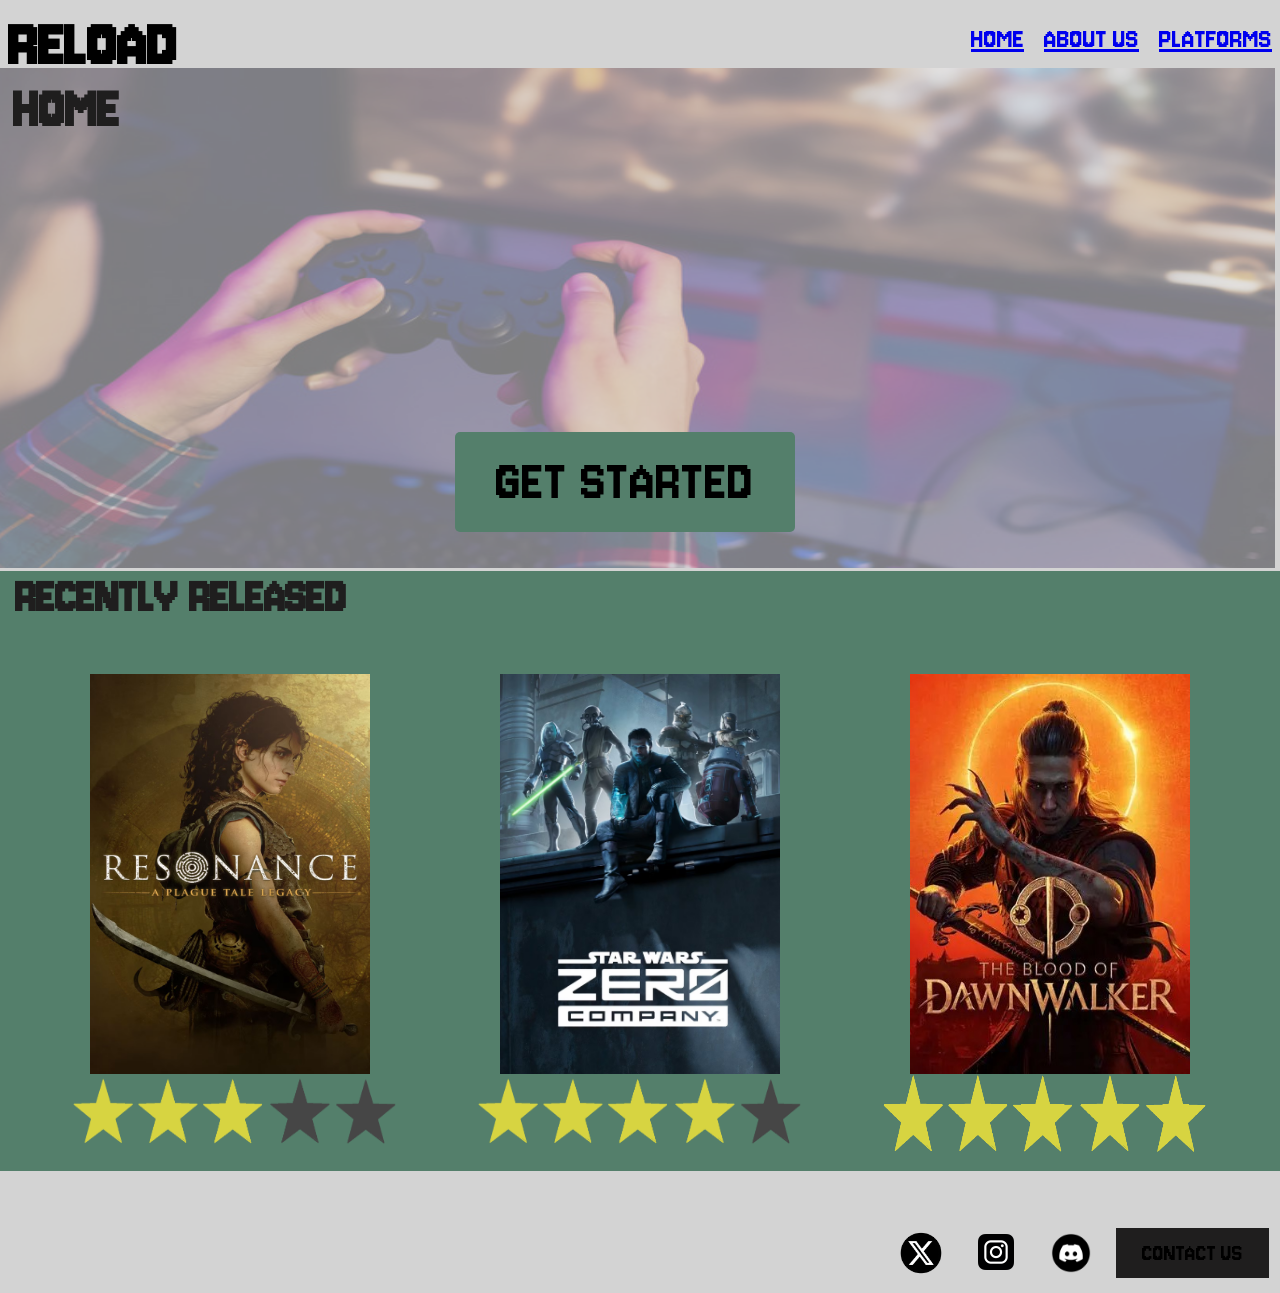
==== index.html @ a51b5fad "adjustments for mobile users Added meta tags for character set and viewport for responsive design." ====
<!DOCTYPE html>
 <html lang="en">
    <html>
        <link rel="stylesheet" href="styles.css">
        <link href="https://fonts.googleapis.com/css2?family=Jersey+10&display=swap" rel="stylesheet">

        <head>
            <title>RELOAD</title>
            <!--Reagan Chapple-->
        <meta charset="UTF-8">
        <meta name="viewport" content="width=device-width, initial-scale=1.0">
        </head>

        <body>

            <div style="display: flex; align-items: center; justify-content: space-between; gap: 20px;">
                <h1 style="margin: 0;">RELOAD</h1>
                    <div style="display: flex; gap: 20px; margin-left: auto;" class="nav-links">
                        <a href="index.html">HOME</a>
                        <a href="About.html">ABOUT US</a>
                        <a href="Platforms.html">PLATFORMS</a>
                </div>
            </div>
            <div style="position: relative; display: inline-block;">
                <img src="./Images/Home.jpg" alt="Home" class="main-img">
                <h2 style="position: absolute; top: 0; left: 0;">HOME</h2>
                <a href="Platforms.html" class="Get-Started" 
                style="position: absolute; z-index: 1;">GET STARTED</a>
            </div>

            <div class="HomeText">
                <h3>RECENTLY RELEASED</h3>
                <div style="display: flex; align-items: center; justify-content: space-between; gap: 20px;">
                    <img src="./Images/HOMERev1.avif" alt="Game 1" class="Review" style="align-items: left; margin-left: 90px;">
                    <img src="./Images/HOMERev2.avif" alt="Game 2" class="Review" style="align-items: center;">
                    <img src="./Images/HOMEREV3.jpg" alt="Game 3" class="Review" style="align-items: right; margin-right: 90px;"> 
                </div>
                <div style="display: flex; align-items: center; justify-content: space-between; gap: 20px;"> 
                    <img src="./Images/3stars.png" alt="3 Stars" class="Rating" style="align-items: left; margin-left: 70px;">
                    <img src="./Images/4stars.png" alt="4 Stars" class="Rating" style="align-items: center;">
                    <img src="./Images/5stars.png" alt="5 Stars" class="Rating" style="align-items: right; margin-right: 70px;">
                </div>
            </div>

            <footer>
                <div style="display: flex; align-items: center; justify-content: flex-end; gap: 20px; width: 100%;" class="contact-links">
                    <img src="./Images/X.png" alt="Contact1" class="X">
                    <img src="./Images/instagram.webp" alt="Contact2" class="Instagram">
                    <img src="./Images/discord.webp" alt="Contact3" class="Discord">
                    <button class="contact-button" style="width: 153px; height: 50px; flex: 0 0 auto;">CONTACT US</button>
                </div>
            </footer>
        </body>
    </html>
---- styles.css ----
body{
background-color: lightgray;
}
h1{
    color: black;
    font-size: 70px;
    font-family: 'Jersey 10', sans-serif;
    height: 60px;
}

h2{
    color: #1f1e1e;
    font-size: 60px;
    margin-top: 10px;
    margin-left: 5px;
    font-family: 'Jersey 10', sans-serif;

}

h3{
    color: #1f1e1e;
    margin-left: 15px;
    margin-top: 10px;
    font-size: 50px;
    font-family: 'Jersey 10', sans-serif;
}

.nav-links {
    color: black;
    font-size: 30px;
    font-family: 'Jersey 10', sans-serif;
    height: 30px;
    text-decoration: none;
}

.main-img{
    width: 100vw;
    margin-left: calc(50% - 34vw);
    height: 500px;
    opacity: 0.4;
}

.Get-Started {
    background-color: #547F6B;
    color: black;
    height: 80px;
    width: 300px;
    padding: 10px 20px;
    border: none;
    border-radius: 5px;
    cursor: pointer;
    font-size: 60px;
    font-family: 'Jersey 10', sans-serif;
    text-decoration: none;
    display: inline-flex;
    align-items: center;
    justify-content: center;
    position: relative;
    bottom: 40px; 
    left: 73%; 
    transform: translateX(-50%);
}

.HomeText{
    background-color: #547F6B;
    width: 100vw;
    margin-left: calc(50% - 50vw);
    height: 600px;
    margin-top: -11px;
    font-family: 'Jersey 10', sans-serif;
}

.AboutText{
    background-color: #547F6B;
    color: #1f1e1e;
    width: 100vw;
    margin-left: calc(50% - 50vw);
    height: 300px;
    margin-top: 90px;
    margin-bottom: 90px;
}

p{
    color: black;
    margin-left: 20px;
    margin-top: 10px;
    font-size: 40px;
    font-family: 'Jersey 10', sans-serif;
}

.Review{
    width: 280px;
    height: 400px;
    align-items: left;
    margin-left: 90px;
}

.Rating{
    width: 330px;
    height: 80px;
}

.Platforms{
    Opacity: 0.6;
    width: 600px; 
    height: 450px; 
    margin-left: -30px;
    display: block;
}

.GameTitle{
    align-items: Center;
    font-size: 50px;
    color: #1f1e1e;
    font-family: 'Jersey 10', sans-serif;
    margin-left: 20px;
    margin-top: 20px;
}

.GameReview{
    align-items: right;
    Background-color: #547F6B;
    height: 280px;
    font-size: 30px;
    color: #1f1e1e;
    margin-left: 10px;
}

footer{
    text-align: center;
    padding: 3px;
    margin-top: 50px;
}

.X{
    width: 50px;
    height: 50px;
}
.Instagram{
    width: 60px;
    height: 60px;
    margin-top: -2px;
}
.Discord{
    width: 50px;
    height: 50px;
}

.contact-button{
    background-color: #1f1e1e;
    color: black;
    border: none;
    font-size: 25px;
    font-family: 'Jersey 10', sans-serif;
}

@media screen and (max-width: 768px) {

    body {
        padding: 15px;
    }

    .header {
        justify-content: center;
        text-align: center;
    }

    .nav-links {
        justify-content: center;
        width: 100%;
    }

    .game-review {
        gap: 15px;
        padding: 15px;
    }

    .review-image {
        width: 35%;
    }

    .contact-links {
        justify-content: center;
    }
}


@media screen and (max-width: 480px) {

    body {
        padding: 10px;
    }

    .header {
        flex-direction: column;
        gap: 10px;
    }

    h1 {
        font-size: 55px;
    }

    .nav-links {
        gap: 15px;
    }

    .nav-links a {
        font-size: 22px;
    }

    .page-title {
        font-size: 38px;
        text-align: center;
    }

    .game-review {
        flex-direction: column;
        align-items: center;
        text-align: center;
        padding: 15px;
        gap: 10px;
        margin-bottom: 25px;
    }

    .review-image {
        width: 100%;
        max-width: 280px;
        height: auto;
    }

    .review-content {
        width: 100%;
    }

    .GameTitle {
        font-size: 32px;
        margin: 10px 0;
    }

    .Rating {
        width: 200px;
        max-width: 100%;
        margin: 0 auto 10px;
    }

    p {
        font-size: 21px;
        text-align: left;
        line-height: 1.35;
    }

    .contact-links {
        justify-content: center;
        gap: 15px;
    }

    .contact-button {
        width: 100%;
        max-width: 200px;
    }
}
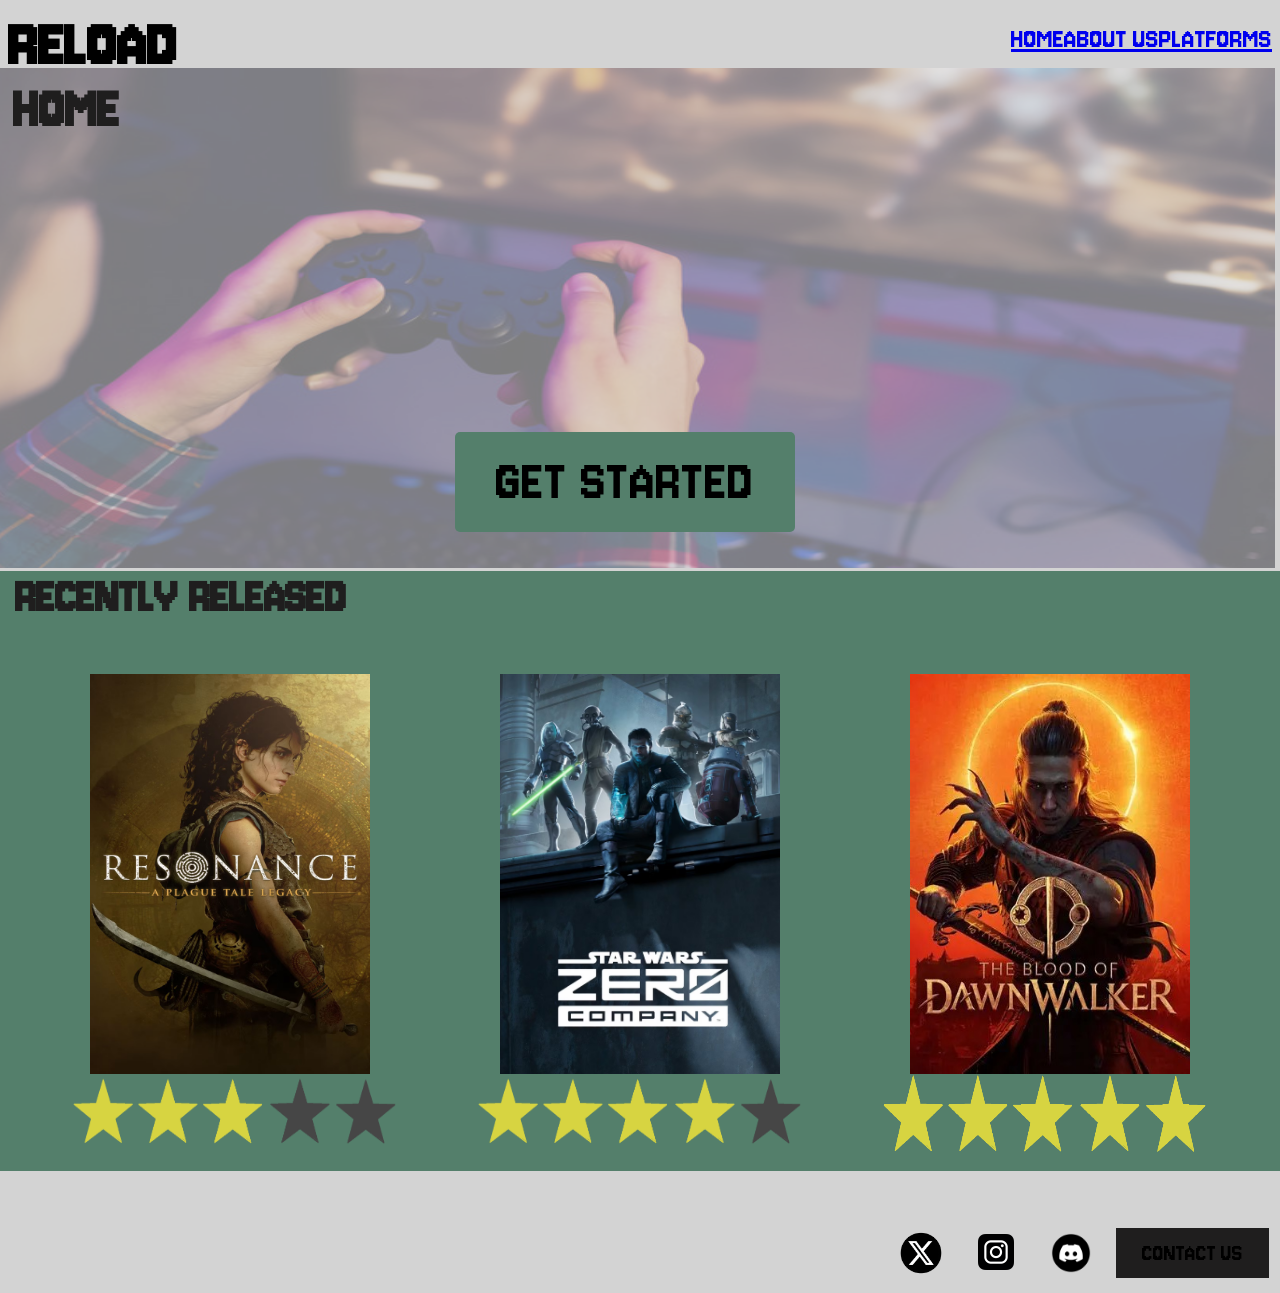
==== commit 5fabb44a: "Fix HTML structure and formatting" ====
--- a/index.html
+++ b/index.html
@@ -15,7 +15,7 @@
 
             <div style="display: flex; align-items: center; justify-content: space-between; gap: 20px;">
                 <h1 style="margin: 0;">RELOAD</h1>
-                    <div style="display: flex; gap: 20px; margin-left: auto;" class="nav-links">
+                    <div style="display: flex; margin-left: auto;" class="nav-links">
                         <a href="index.html">HOME</a>
                         <a href="About.html">ABOUT US</a>
                         <a href="Platforms.html">PLATFORMS</a>
@@ -30,12 +30,12 @@
 
             <div class="HomeText">
                 <h3>RECENTLY RELEASED</h3>
-                <div style="display: flex; align-items: center; justify-content: space-between; gap: 20px;">
+                <div style="display: flex; align-items: center; justify-content: space-between;">
                     <img src="./Images/HOMERev1.avif" alt="Game 1" class="Review" style="align-items: left; margin-left: 90px;">
                     <img src="./Images/HOMERev2.avif" alt="Game 2" class="Review" style="align-items: center;">
                     <img src="./Images/HOMEREV3.jpg" alt="Game 3" class="Review" style="align-items: right; margin-right: 90px;"> 
                 </div>
-                <div style="display: flex; align-items: center; justify-content: space-between; gap: 20px;"> 
+                <div style="display: flex; align-items: center; justify-content: space-between;"> 
                     <img src="./Images/3stars.png" alt="3 Stars" class="Rating" style="align-items: left; margin-left: 70px;">
                     <img src="./Images/4stars.png" alt="4 Stars" class="Rating" style="align-items: center;">
                     <img src="./Images/5stars.png" alt="5 Stars" class="Rating" style="align-items: right; margin-right: 70px;">
--- a/styles.css
+++ b/styles.css
@@ -131,6 +131,7 @@
     text-align: center;
     padding: 3px;
     margin-top: 50px;
+    font-color: white;
 }
 
 .X{
@@ -155,42 +156,32 @@
     font-family: 'Jersey 10', sans-serif;
 }
 
-@media screen and (max-width: 768px) {
-
-    body {
-        padding: 15px;
-    }
-
-    .header {
-        justify-content: center;
-        text-align: center;
-    }
-
-    .nav-links {
-        justify-content: center;
-        width: 100%;
-    }
-
-    .game-review {
-        gap: 15px;
-        padding: 15px;
-    }
-
-    .review-image {
-        width: 35%;
-    }
-
-    .contact-links {
-        justify-content: center;
-    }
-}
-
-
 @media screen and (max-width: 480px) {
+
+    html {
+        overflow-x: hidden;
+    }
+
+    *,
+    *::before,
+    *::after {
+        box-sizing: border-box;
+    }
 
     body {
         padding: 10px;
-    }
+        width: 100%;
+        max-width: 100%;
+        overflow-x: hidden;
+    }
+
+    img {
+        display: block;
+        max-width: 100%;
+        height: auto;
+    }
+
+    /* Navigation */
 
     .header {
         flex-direction: column;
@@ -199,20 +190,103 @@
 
     h1 {
         font-size: 55px;
+        height: auto;
+        line-height: 1;
     }
 
     .nav-links {
-        gap: 15px;
+        gap: 5px;
+        flex-wrap: nowrap;
+        justify-content: center;
+        max-width: 100%;
+        height: auto;
+        font-size: 25px;
     }
 
     .nav-links a {
-        font-size: 22px;
-    }
+        font-size: 21px;
+        padding: 8px 6px;
+    }
+
+    /* General headings */
 
     .page-title {
         font-size: 38px;
         text-align: center;
     }
+
+    /* Homepage banner */
+
+    .main-img {
+        width: calc(100% + 20px);
+        max-width: none;
+        margin-left: -10px;
+        height: 250px;
+        object-fit: cover;
+    }
+
+    .hero h2 {
+        top: 10px;
+        left: 10px;
+        font-size: 40px;
+    }
+
+    .Get-Started {
+        width: 200px;
+        min-height: 60px;
+        font-size: 35px;
+        bottom: 20px;
+        left: 50%;
+    }
+
+    /* Recently released */
+
+    .HomeText {
+        padding: 15px;
+        width: calc(100% + 20px);
+        height: auto;
+        min-height: 0;
+        margin-left: -10px;
+    }
+
+    .HomeText h3 {
+        font-size: 35px;
+        text-align: center;
+    }
+
+    .recent-games {
+        grid-template-columns: 1fr;
+        gap: 10px;
+        width: 60;
+        height: 90;
+        min-width: 0;
+        height: auto;
+        justify-items: center;
+        align-items: start;
+    }
+
+    .Review {
+        width: 100%;
+        max-width: 280px;
+        height: auto;
+        max-height: none;
+        margin-left: 0;
+        overflow: visible;
+    }
+
+    .Rating {
+        width: min(90px, 100%);
+        height: auto;
+        object-fit: contain;
+    }
+
+    .Platforms {
+        width: 100%;
+        height: auto;
+        margin-left: 0;
+    }
+
+    /* Game review sections */
 
     .game-review {
         flex-direction: column;
@@ -220,13 +294,21 @@
         text-align: center;
         padding: 15px;
         gap: 10px;
-        margin-bottom: 25px;
     }
 
     .review-image {
         width: 100%;
-        max-width: 280px;
-        height: auto;
+        max-width: 180px;
+        height: 100px;
+        object-fit: cover;
+    }
+
+    .GameReview {
+        height: auto;
+        margin: 0;
+        padding: 15px;
+        font-size: 21px;
+        overflow-wrap: anywhere;
     }
 
     .review-content {
@@ -238,16 +320,33 @@
         margin: 10px 0;
     }
 
-    .Rating {
-        width: 200px;
-        max-width: 100%;
-        margin: 0 auto 10px;
-    }
-
-    p {
+    .review-description {
         font-size: 21px;
         text-align: left;
         line-height: 1.35;
+        overflow-wrap: anywhere;
+    }
+
+    p {
+        margin-left: 0;
+        font-size: 23px;
+        overflow-wrap: anywhere;
+    }
+
+    /* About page */
+
+    .AboutText {
+        padding: 15px;
+        margin: 25px 0;
+        width: calc(100% + 20px);
+        height: auto;
+        margin-left: -10px;
+    }
+
+    /* Footer */
+
+    footer {
+        margin-top: 30px;
     }
 
     .contact-links {
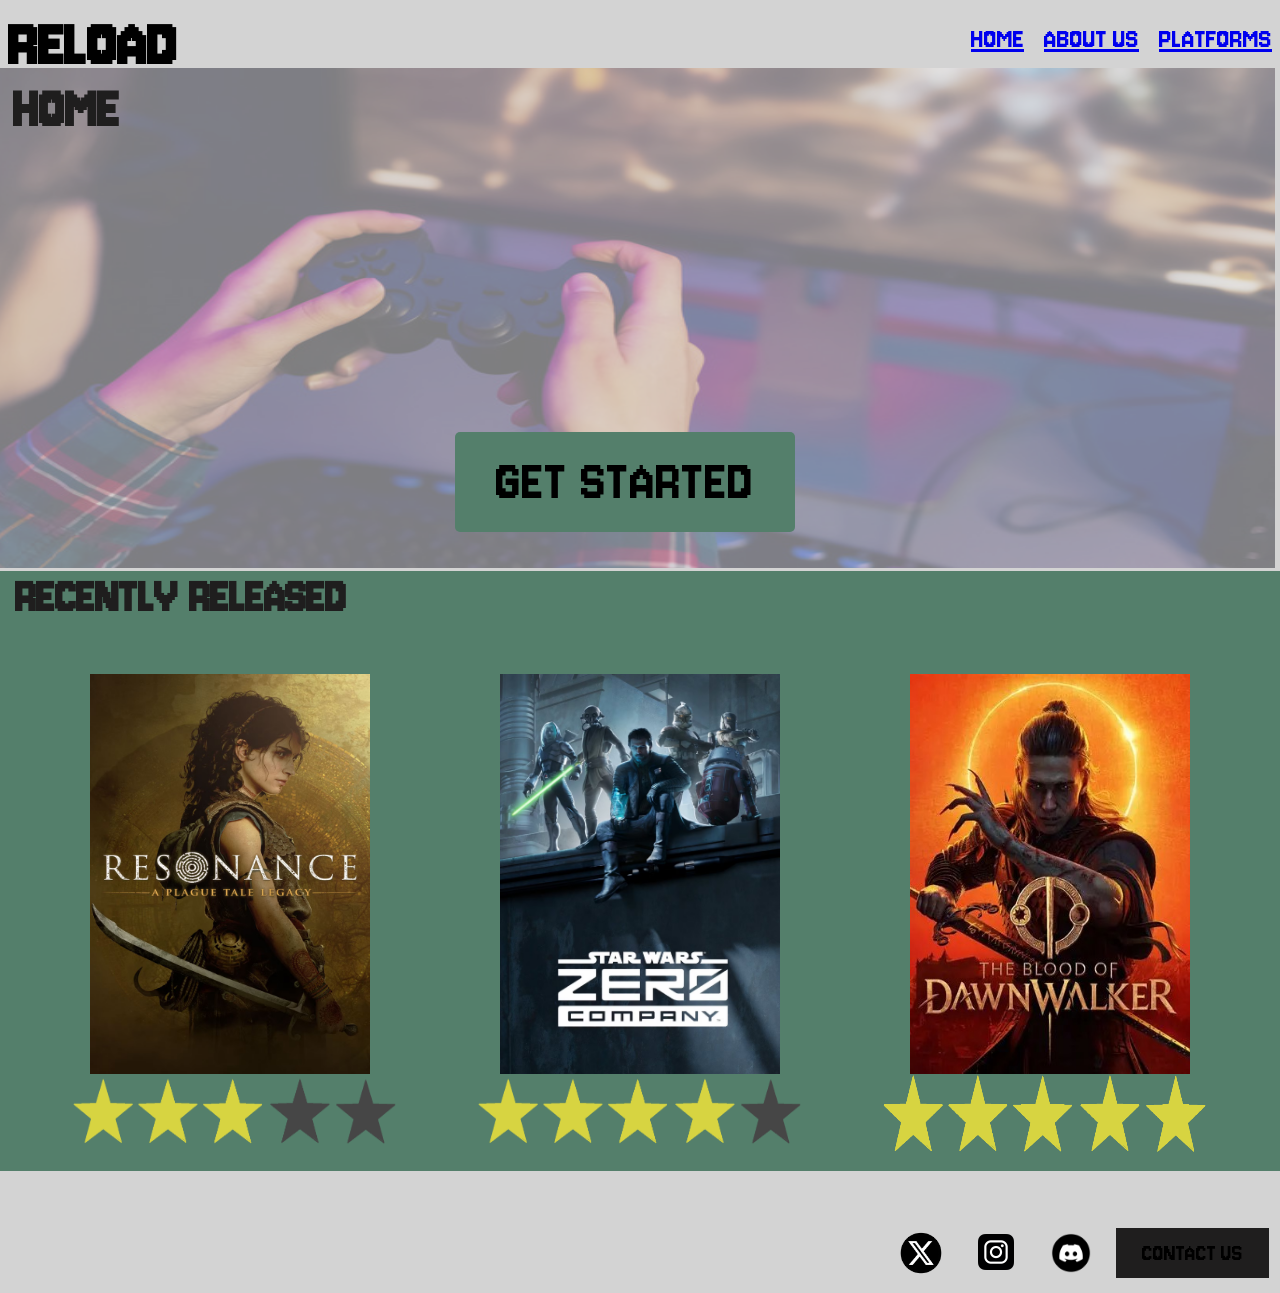
==== commit 7d5e5e99: "Refactor index.html for improved structure Updated the HTML structure and fixed formatting issues." ====
--- a/index.html
+++ b/index.html
@@ -30,7 +30,7 @@
 
             <div class="HomeText">
                 <h3>RECENTLY RELEASED</h3>
-                <div style="display: flex; align-items: center; justify-content: space-between;">
+                <div style="display: flex; align-items: center; justify-content: space-between;" class="recent-reviews">
                     <img src="./Images/HOMERev1.avif" alt="Game 1" class="Review" style="align-items: left; margin-left: 90px;">
                     <img src="./Images/HOMERev2.avif" alt="Game 2" class="Review" style="align-items: center;">
                     <img src="./Images/HOMEREV3.jpg" alt="Game 3" class="Review" style="align-items: right; margin-right: 90px;"> 
--- a/styles.css
+++ b/styles.css
@@ -31,6 +31,7 @@
     font-size: 30px;
     font-family: 'Jersey 10', sans-serif;
     height: 30px;
+    gap: 20px;
     text-decoration: none;
 }
 
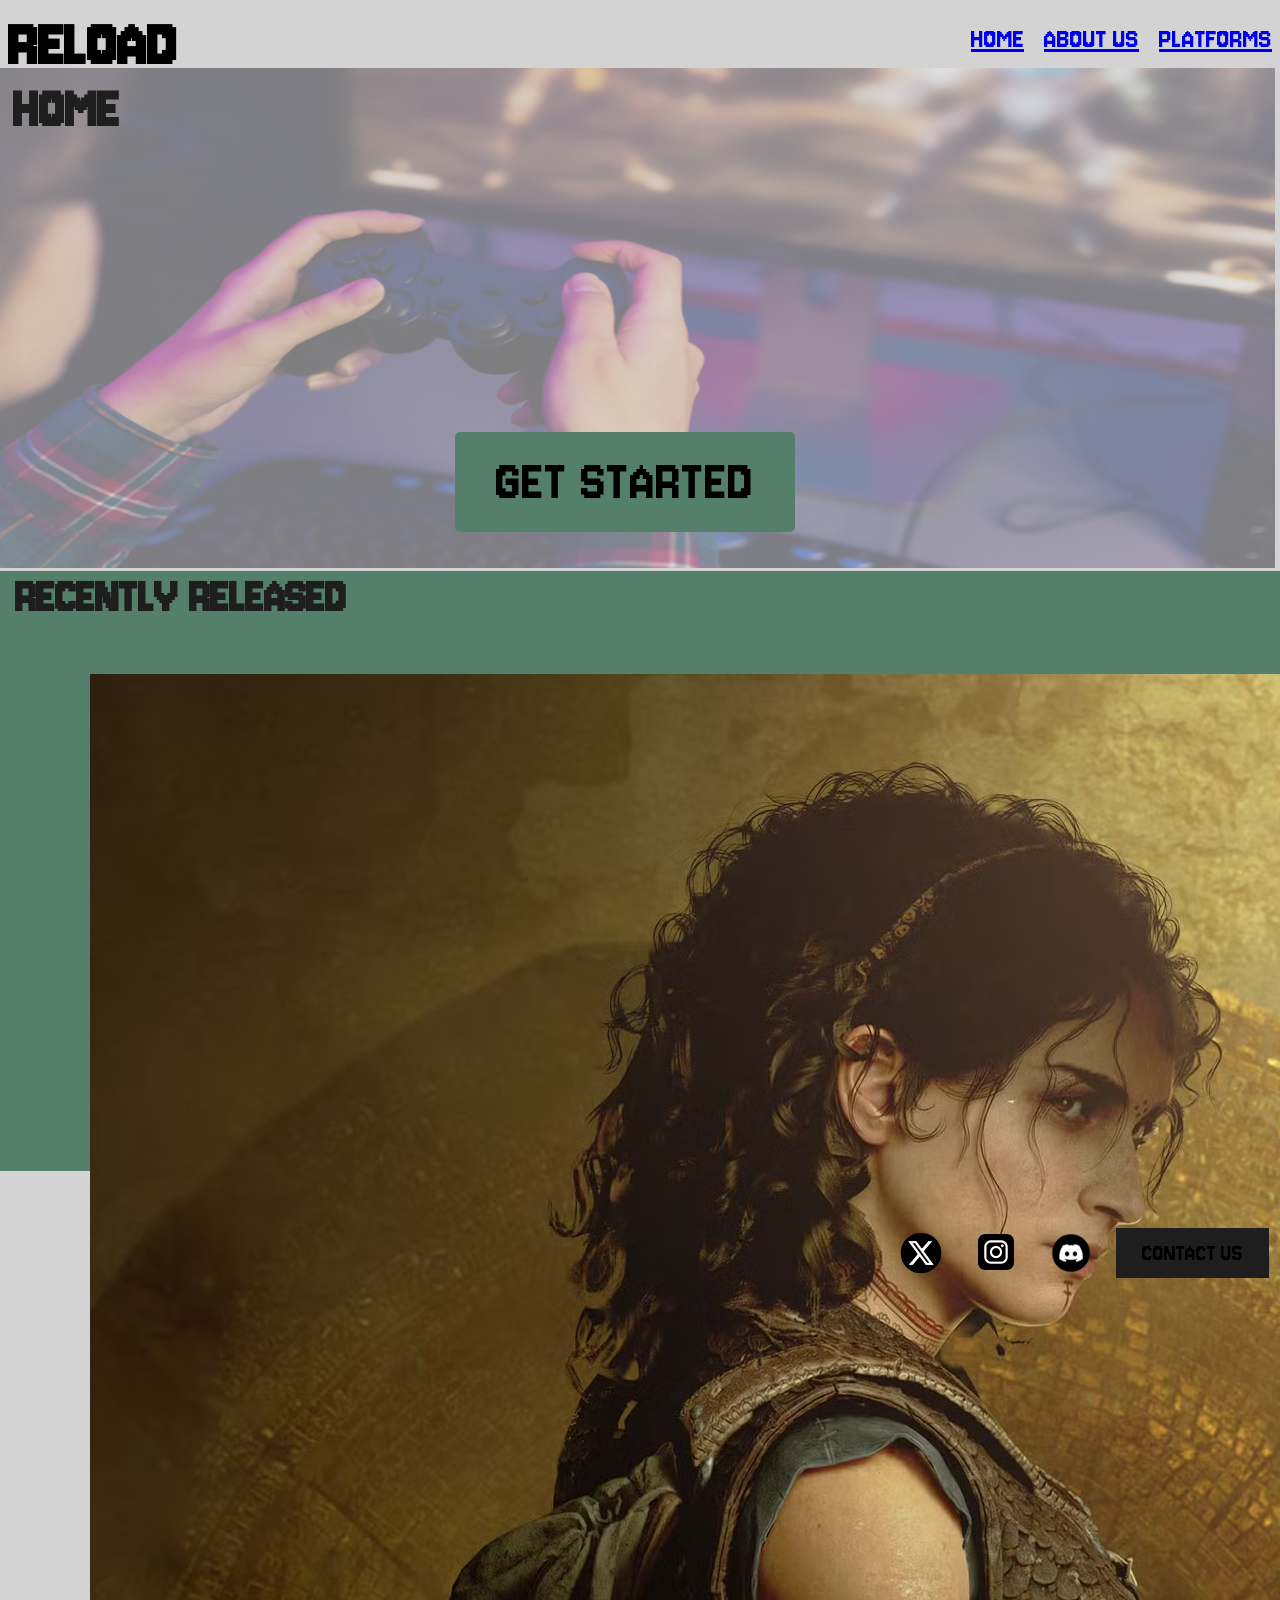
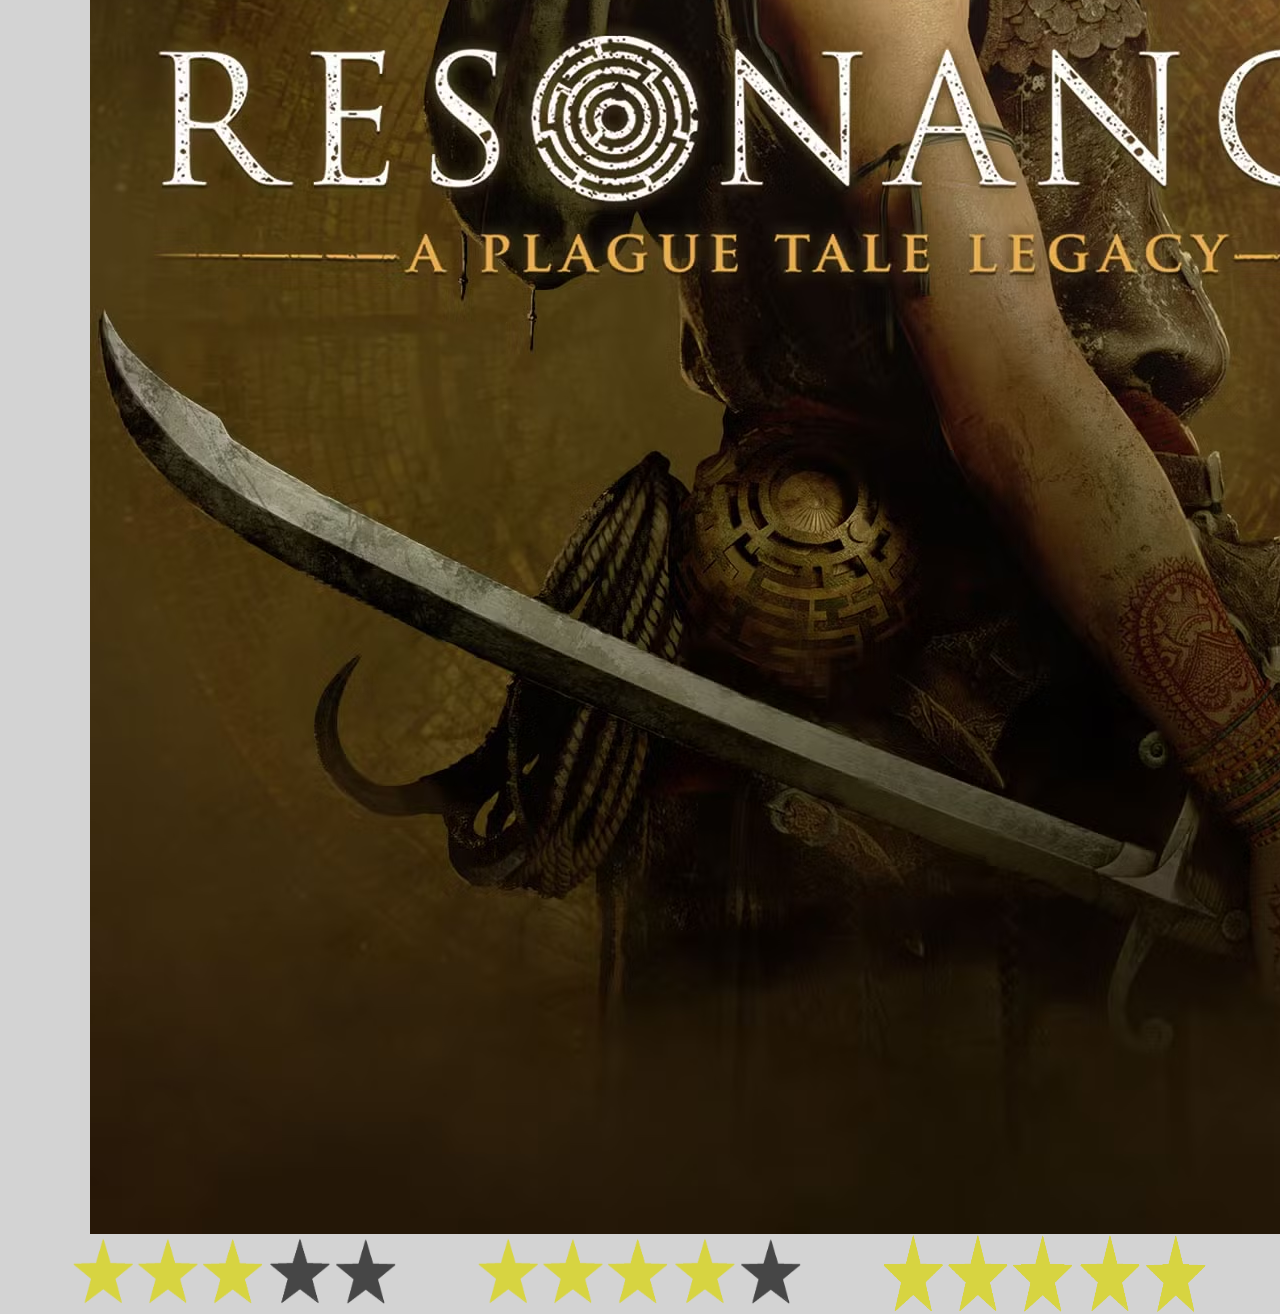
==== commit 26963846: "Fix HTML structure and improve formatting" ====
--- a/index.html
+++ b/index.html
@@ -13,7 +13,7 @@
 
         <body>
 
-            <div style="display: flex; align-items: center; justify-content: space-between; gap: 20px;">
+            <div style="display: flex; align-items: center; justify-content: space-between;">
                 <h1 style="margin: 0;">RELOAD</h1>
                     <div style="display: flex; margin-left: auto;" class="nav-links">
                         <a href="index.html">HOME</a>
@@ -31,11 +31,11 @@
             <div class="HomeText">
                 <h3>RECENTLY RELEASED</h3>
                 <div style="display: flex; align-items: center; justify-content: space-between;" class="recent-reviews">
-                    <img src="./Images/HOMERev1.avif" alt="Game 1" class="Review" style="align-items: left; margin-left: 90px;">
+                    <img src="./Images/HOMERev1.avif" alt="Game 1" class="ReviewL" style="align-items: left; margin-left: 90px;">
                     <img src="./Images/HOMERev2.avif" alt="Game 2" class="Review" style="align-items: center;">
-                    <img src="./Images/HOMEREV3.jpg" alt="Game 3" class="Review" style="align-items: right; margin-right: 90px;"> 
+                    <img src="./Images/HOMEREV3.jpg" alt="Game 3" class="ReviewR" style="align-items: right; margin-right: 90px;"> 
                 </div>
-                <div style="display: flex; align-items: center; justify-content: space-between;"> 
+                <div style="display: flex; align-items: center; justify-content: space-between;" class="recent-reviews"> 
                     <img src="./Images/3stars.png" alt="3 Stars" class="Rating" style="align-items: left; margin-left: 70px;">
                     <img src="./Images/4stars.png" alt="4 Stars" class="Rating" style="align-items: center;">
                     <img src="./Images/5stars.png" alt="5 Stars" class="Rating" style="align-items: right; margin-right: 70px;">
--- a/styles.css
+++ b/styles.css
@@ -1,4 +1,3 @@
-
 body{
 background-color: lightgray;
 }
@@ -63,6 +62,10 @@
     transform: translateX(-50%);
 }
 
+.recent-reviews{
+    gap: 20px;
+}
+
 .HomeText{
     background-color: #547F6B;
     width: 100vw;
@@ -112,7 +115,7 @@
 
 .GameTitle{
     align-items: Center;
-    font-size: 50px;
+    font-size: 20px;
     color: #1f1e1e;
     font-family: 'Jersey 10', sans-serif;
     margin-left: 20px;
@@ -255,7 +258,7 @@
         text-align: center;
     }
 
-    .recent-games {
+    .recent-reviews {
         grid-template-columns: 1fr;
         gap: 10px;
         width: 60;
@@ -268,8 +271,8 @@
 
     .Review {
         width: 100%;
-        max-width: 280px;
-        height: auto;
+        height:90;
+        width:80;
         max-height: none;
         margin-left: 0;
         overflow: visible;
@@ -299,7 +302,7 @@
 
     .review-image {
         width: 100%;
-        max-width: 180px;
+        width: 80px;
         height: 100px;
         object-fit: cover;
     }
@@ -317,16 +320,30 @@
     }
 
     .GameTitle {
-        font-size: 32px;
+        font-size: 25px;
         margin: 10px 0;
     }
 
     .review-description {
-        font-size: 21px;
+        font-size: 10px;
         text-align: left;
         line-height: 1.35;
         overflow-wrap: anywhere;
     }
+
+     .review-card {
+                        flex-direction: column;
+                        align-items: stretch !important;
+                    }
+
+                    .review-card > img {
+                        width: 100% !important;
+                        height: auto !important;
+                    }
+
+                    .review-card > div {
+                        width: 100%;
+                    }
 
     p {
         margin-left: 0;
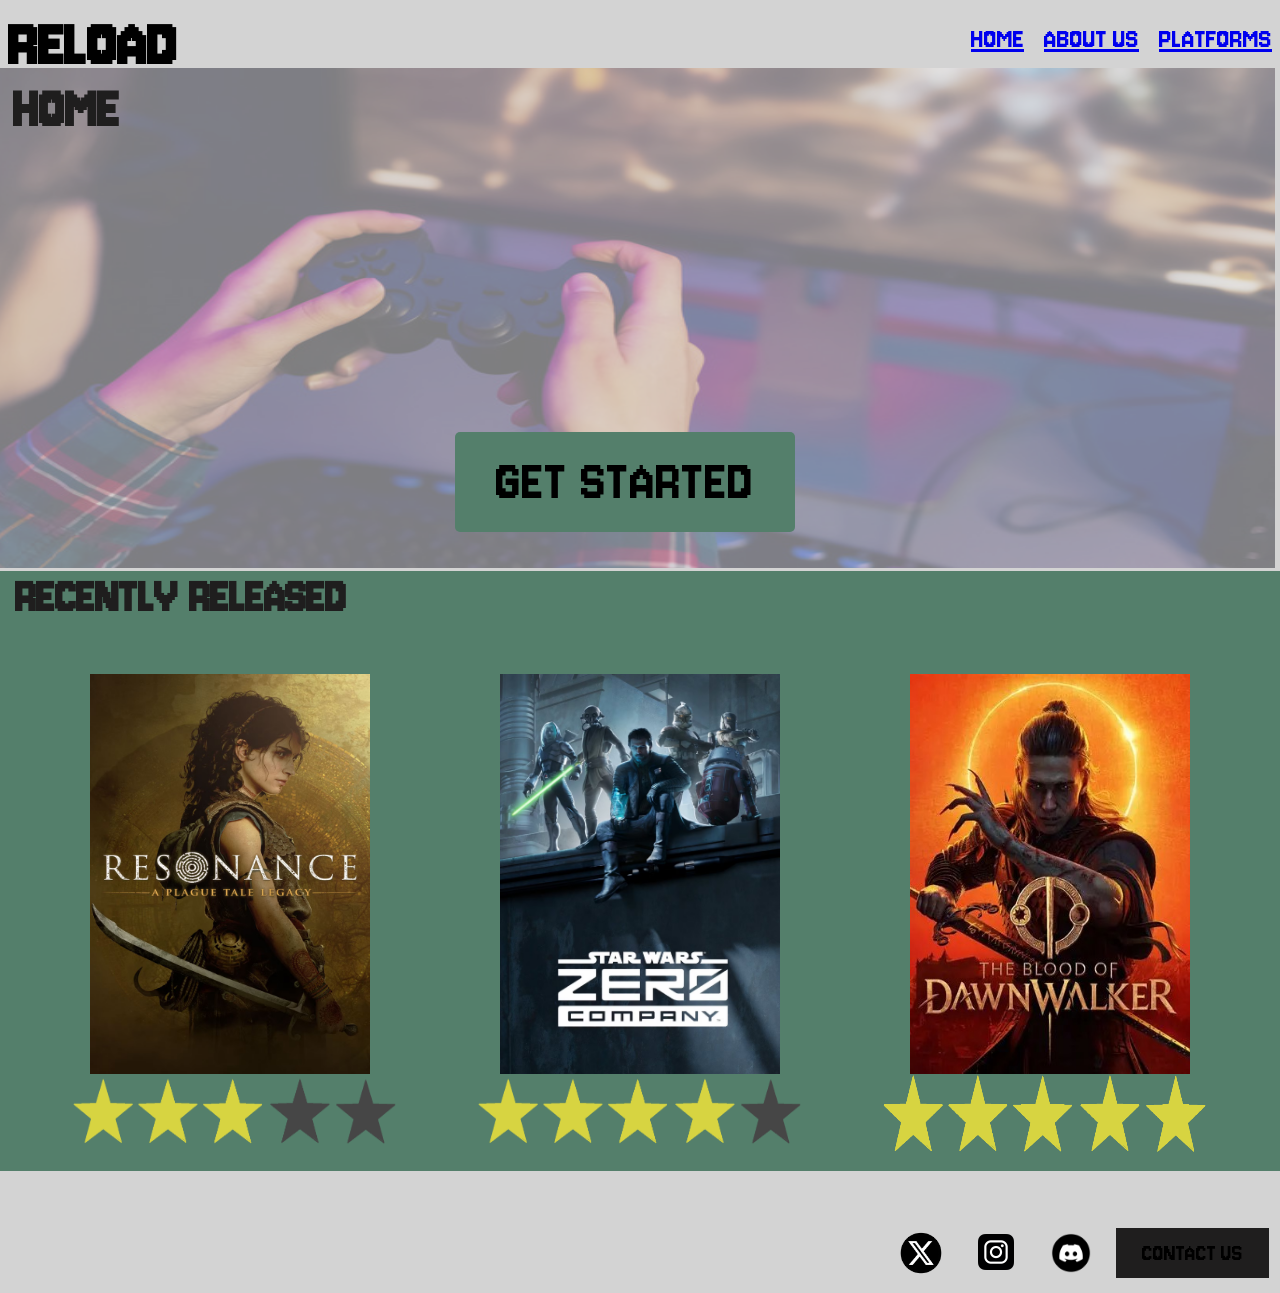
==== commit 709b11c0: "removed moblie elements" ====
--- a/index.html
+++ b/index.html
@@ -7,15 +7,13 @@
         <head>
             <title>RELOAD</title>
             <!--Reagan Chapple-->
-        <meta charset="UTF-8">
-        <meta name="viewport" content="width=device-width, initial-scale=1.0">
         </head>
 
         <body>
 
-            <div style="display: flex; align-items: center; justify-content: space-between;">
+            <div style="display: flex; align-items: center; justify-content: space-between; gap: 20px;">
                 <h1 style="margin: 0;">RELOAD</h1>
-                    <div style="display: flex; margin-left: auto;" class="nav-links">
+                    <div style="display: flex; gap: 20px; margin-left: auto;" class="nav-links">
                         <a href="index.html">HOME</a>
                         <a href="About.html">ABOUT US</a>
                         <a href="Platforms.html">PLATFORMS</a>
@@ -30,12 +28,12 @@
 
             <div class="HomeText">
                 <h3>RECENTLY RELEASED</h3>
-                <div style="display: flex; align-items: center; justify-content: space-between;" class="recent-reviews">
-                    <img src="./Images/HOMERev1.avif" alt="Game 1" class="ReviewL" style="align-items: left; margin-left: 90px;">
+                <div style="display: flex; align-items: center; justify-content: space-between; gap: 20px;">
+                    <img src="./Images/HOMERev1.avif" alt="Game 1" class="Review" style="align-items: left; margin-left: 90px;">
                     <img src="./Images/HOMERev2.avif" alt="Game 2" class="Review" style="align-items: center;">
-                    <img src="./Images/HOMEREV3.jpg" alt="Game 3" class="ReviewR" style="align-items: right; margin-right: 90px;"> 
+                    <img src="./Images/HOMEREV3.jpg" alt="Game 3" class="Review" style="align-items: right; margin-right: 90px;"> 
                 </div>
-                <div style="display: flex; align-items: center; justify-content: space-between;" class="recent-reviews"> 
+                <div style="display: flex; align-items: center; justify-content: space-between; gap: 20px;"> 
                     <img src="./Images/3stars.png" alt="3 Stars" class="Rating" style="align-items: left; margin-left: 70px;">
                     <img src="./Images/4stars.png" alt="4 Stars" class="Rating" style="align-items: center;">
                     <img src="./Images/5stars.png" alt="5 Stars" class="Rating" style="align-items: right; margin-right: 70px;">
--- a/styles.css
+++ b/styles.css
@@ -64,6 +64,10 @@
 
 .recent-reviews{
     gap: 20px;
+    width: 280px;
+    height: 400px;
+    align-items: left;
+    margin-left: 90px;
 }
 
 .HomeText{
@@ -99,7 +103,6 @@
     align-items: left;
     margin-left: 90px;
 }
-
 .Rating{
     width: 330px;
     height: 80px;
@@ -115,7 +118,7 @@
 
 .GameTitle{
     align-items: Center;
-    font-size: 20px;
+    font-size: 30px;
     color: #1f1e1e;
     font-family: 'Jersey 10', sans-serif;
     margin-left: 20px;
@@ -221,13 +224,7 @@
 
     /* Homepage banner */
 
-    .main-img {
-        width: calc(100% + 20px);
-        max-width: none;
-        margin-left: -10px;
-        height: 250px;
-        object-fit: cover;
-    }
+    
 
     .hero h2 {
         top: 10px;
@@ -235,15 +232,9 @@
         font-size: 40px;
     }
 
-    .Get-Started {
-        width: 200px;
-        min-height: 60px;
-        font-size: 35px;
-        bottom: 20px;
-        left: 50%;
-    }
-
-    /* Recently released */
+  
+
+  
 
     .HomeText {
         padding: 15px;
@@ -258,16 +249,7 @@
         text-align: center;
     }
 
-    .recent-reviews {
-        grid-template-columns: 1fr;
-        gap: 10px;
-        width: 60;
-        height: 90;
-        min-width: 0;
-        height: auto;
-        justify-items: center;
-        align-items: start;
-    }
+
 
     .Review {
         width: 100%;
@@ -298,13 +280,8 @@
         text-align: center;
         padding: 15px;
         gap: 10px;
-    }
-
-    .review-image {
-        width: 100%;
         width: 80px;
         height: 100px;
-        object-fit: cover;
     }
 
     .GameReview {
@@ -315,20 +292,9 @@
         overflow-wrap: anywhere;
     }
 
-    .review-content {
-        width: 100%;
-    }
-
     .GameTitle {
         font-size: 25px;
         margin: 10px 0;
-    }
-
-    .review-description {
-        font-size: 10px;
-        text-align: left;
-        line-height: 1.35;
-        overflow-wrap: anywhere;
     }
 
      .review-card {
@@ -351,16 +317,6 @@
         overflow-wrap: anywhere;
     }
 
-    /* About page */
-
-    .AboutText {
-        padding: 15px;
-        margin: 25px 0;
-        width: calc(100% + 20px);
-        height: auto;
-        margin-left: -10px;
-    }
-
     /* Footer */
 
     footer {
